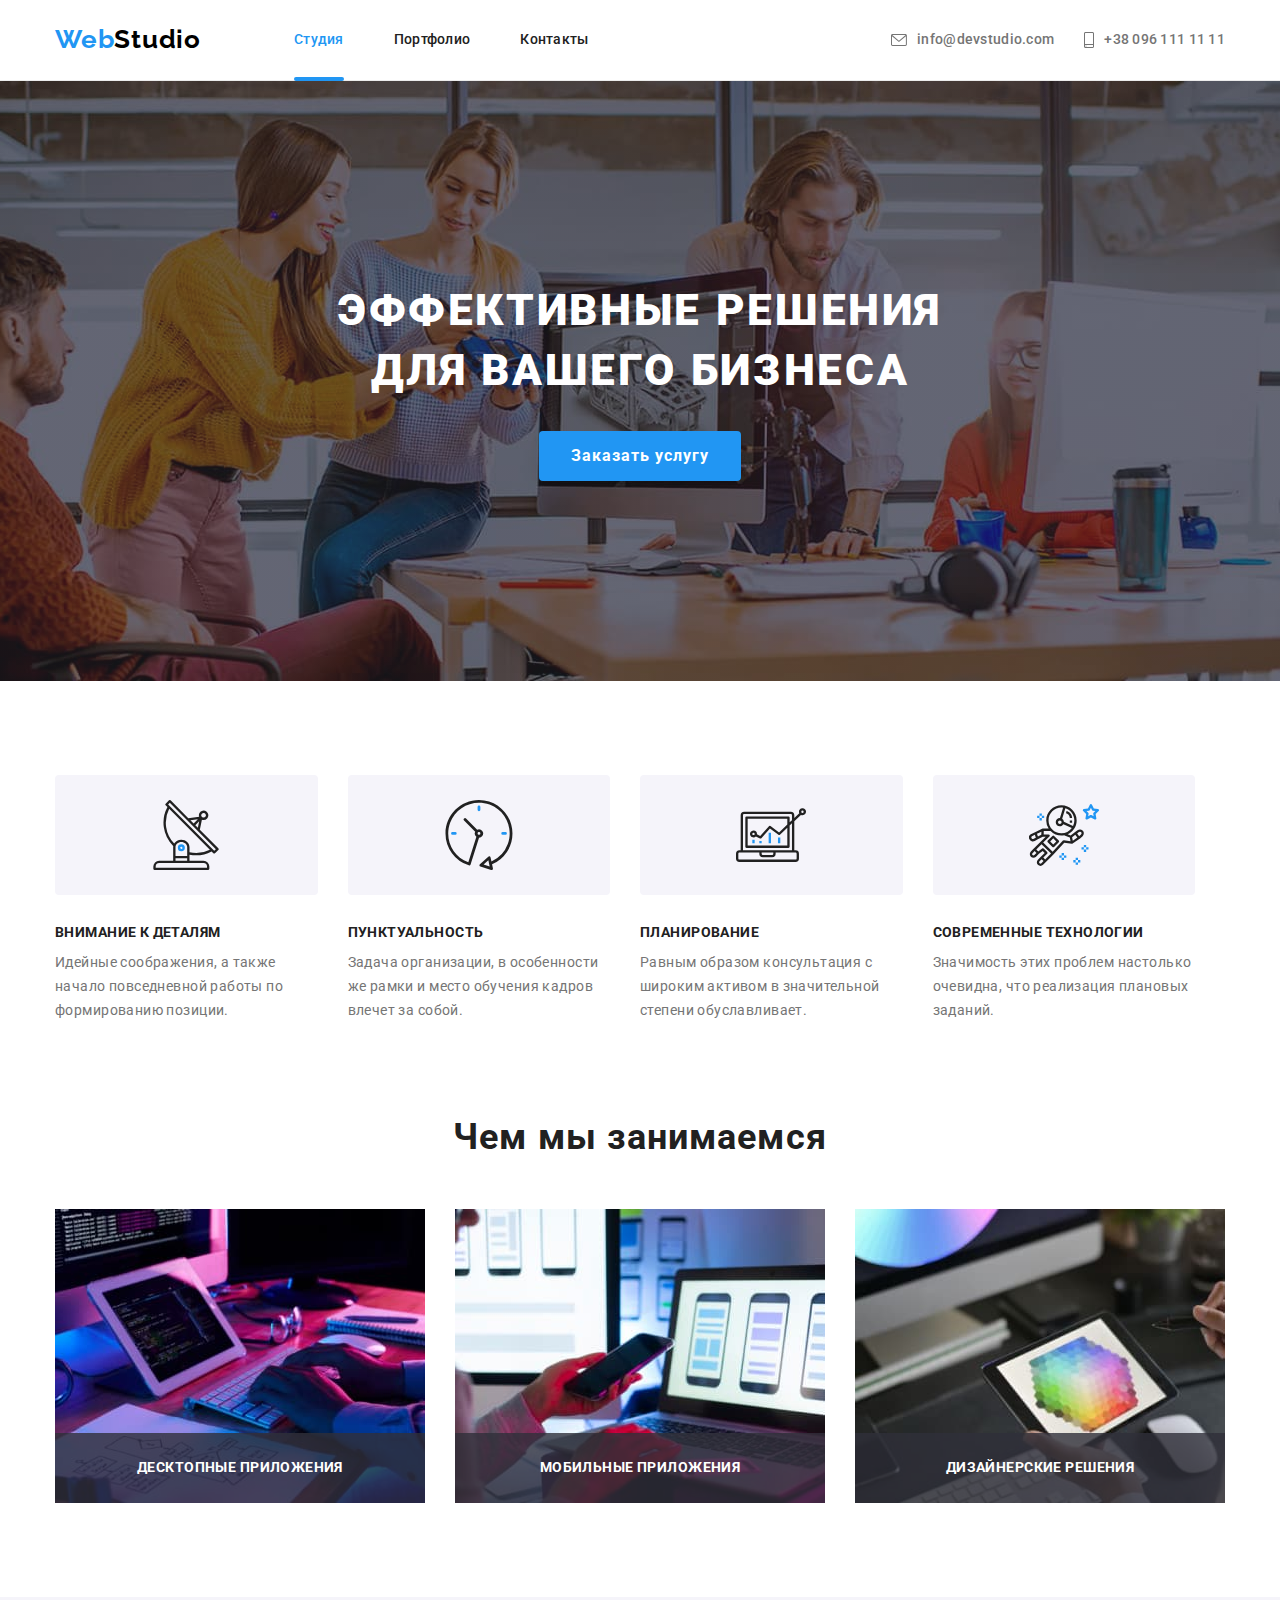
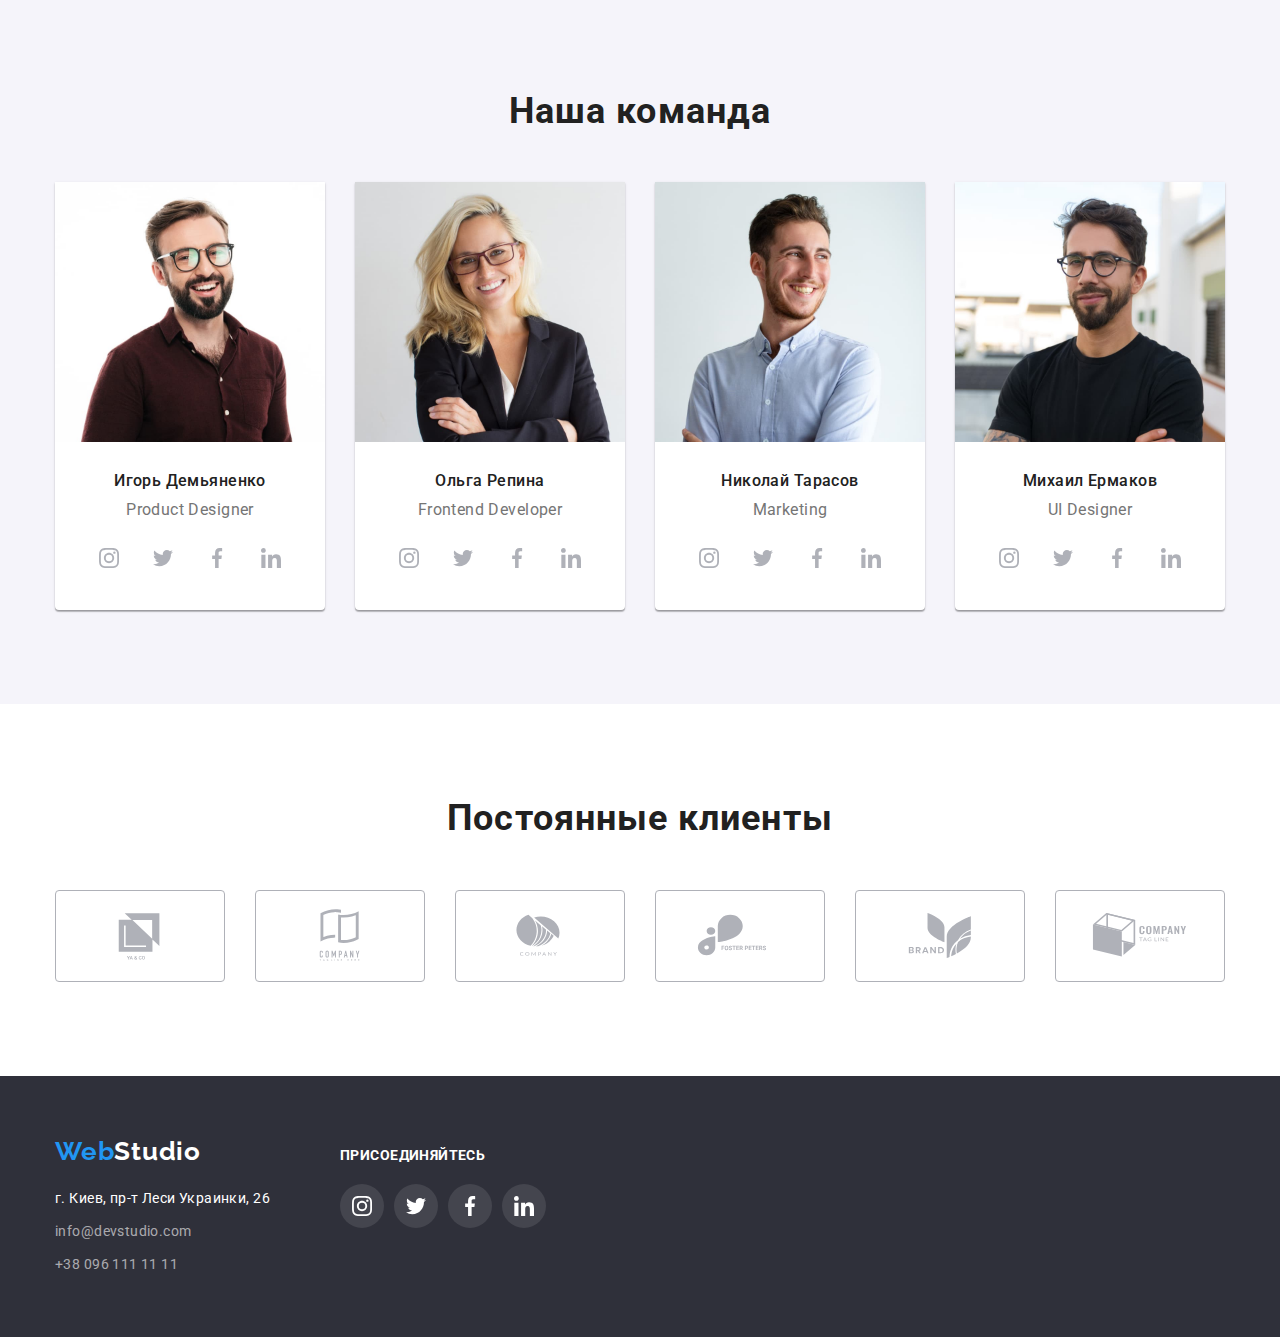
==== index.html @ 19ef288f "clone rep" ====
<!DOCTYPE html>
<html lang="ru">

<head>
    <meta charset="UTF-8">
    <meta http-equiv="X-UA-Compatible" content="IE=edge">
    <meta name="viewport" content="width=device-width, initial-scale=1.0">
    <link rel="preconnect" href="https://fonts.googleapis.com">
    <link rel="preconnect" href="https://fonts.gstatic.com" crossorigin>
    <link
        href="https://fonts.googleapis.com/css2?family=Raleway:wght@700&family=Roboto:wght@400;500;700;900&display=swap"
        rel="stylesheet">
    <link href="https://cdnjs.cloudflare.com/ajax/libs/modern-normalize/1.1.0/modern-normalize.min.css"
        rel="stylesheet">
    <link rel="stylesheet" href="./css/styles.css">
    <title>Document</title>
</head>

<body>
    <!--Header-->
    <header class="header">
        <div class="container first">
            <nav class="nav">
                <a href="./index.html" class="logo"><span class="web">Web</span>Studio</a>
                <ul class="site-nav list">
                    <li class="item"><a href="./index.html" class="site-nav link current">Студия</a></li>
                    <li class="item"><a href="./portfolio.html" class="site-nav special link">Портфолио</a></li>
                    <li class="item"><a href="" class="site-nav special link">Контакты</a></li>
                </ul>
            </nav>
            <ul class="contacts-links list">
                <li class="item"><a href="mailto:info@devstudio.com" class="contacts-list link">
                    <svg class="icon-envelope">
                        <use href="./images/symbol-defs.svg#icon-envelope"></use>
                    </svg>info@devstudio.com</a></li>
                <li class="item"><a href="tel:+380961111111" class="contacts-list link">
                    <svg class="icon-smartphone">
                        <use href="./images/symbol-defs.svg#icon-smartphone"></use>
                    </svg>+38 096 111 11 11</a></li>
            </ul>
        </div>

    </header>
    <main>
        <!--Hero-->
        <section class="hero">
                <h1 class="hero-header">Эффективные решения для вашего бизнеса</h1>
                <button data-modal-open type="button" class="order-services">Заказать услугу</button> 
        </section>
        <!--Peculiarities-->
        <section class="section">
            <div class="container">
                <h2 class="visually-hidden">Особенности</h2>
                <ul class="peculiarities list">
                    <li class="item">
                        <div class="thumb">
                            <svg width="70px" height="70px">
                                <use href="./images/symbol-defs.svg#peculiarities-antenna"></use>
                            </svg>
                        </div>
                        <h3 class="subheader">Внимание к деталям</h3>
                        <p>
                            Идейные соображения, а также начало повседневной работы по формированию позиции.
                        </p>
                    </li>
                    <li class="item">
                        <div class="thumb">
                            <svg width="70px" height="70px">
                                <use href="./images/symbol-defs.svg#peculiarities-clock"></use>
                            </svg>
                        </div>
                        <h3 class="subheader">Пунктуальность</h3>
                        <p>
                            Задача организации, в особенности же рамки и место обучения кадров влечет за собой.
                        </p>
                    </li>
                    <li class="item">
                        <div class="thumb">
                            <svg width="70px" height="70px">
                                <use href="./images/symbol-defs.svg#peculiarities-diagram"></use>
                            </svg>
                        </div>
                        <h3 class="subheader">Планирование</h3>
                        <p>
                            Равным образом консультация с широким активом в значительной степени обуславливает.
                        </p>
                    </li>
                    <li class="item">
                        <div class="thumb">
                            <svg width="70px" height="70px">
                                <use href="./images/symbol-defs.svg#peculiarities-astronaut"></use>
                            </svg>
                        </div>
                        <h3 class="subheader">Современные технологии</h3>
                        <p>
                            Значимость этих проблем настолько очевидна, что реализация плановых заданий.
                        </p>
                    </li>
                </ul>
            </div>
                
        </section>
        <!--Scope-->
        <section class="section scope">
            <div class="container">
                <h2 class="section-title">Чем мы занимаемся</h2>
                <ul class="scope list">
                    <li class="scope-item"><div class="scope-thumb"><p>Десктопные приложения</p></div><img src="./images/desktop-pc.png" alt="десктопный компьютер" width="370"></li>
                    <li class="scope-item"><div class="scope-thumb"><p>Мобильные приложения</p></div><img src="./images/mobile-phone.png" alt="мобильный телефон" width="370"></li>
                    <li class="scope-item"><div class="scope-thumb"><p>Дизайнерские решения</p></div><img src="./images/tablet.png" alt="планшет" width="370"></li>
                </ul>
            </div>
             
        </section>
        
        <!--Our team-->
        <section class="section team">
            <div class="container">
                <h2 class="section-title">Наша команда</h2>
                <ul class="team list">
                    <li class="team-item">
                        <img src="./images/product-designer.jpg" alt="Игорь Демьяненко Product Designer" width="270">
                        <div class="card-text">
                            <h3 class="teammates">Игорь Демьяненко</h3>
                            <p class="teammates-occupation">Product Designer</p>
                            <ul class="social list">
                                <li class="slot">
                                    <a href="#" class="ref">
                                        <svg class="social-item">
                                            <use href="./images/symbol-defs.svg#instagram-icon-grey"></use>
                                        </svg>
                                    </a>
                                </li>
                                <li class="slot">
                                    <a href="#" class="ref">
                                        <svg class="social-item">
                                            <use href="./images/symbol-defs.svg#twitter-icon-grey"></use>
                                        </svg>
                                    </a>
                                </li>
                                <li class="slot">
                                    <a href="#" class="ref">
                                        <svg class="social-item">
                                            <use href="./images/symbol-defs.svg#facebook-icon-grey"></use>
                                        </svg>
                                    </a>
                                </li>
                                <li class="slot">
                                    <a href="#" class="ref">
                                        <svg class="social-item">
                                            <use href="./images/symbol-defs.svg#linkedin-icon-grey"></use>
                                        </svg>
                                    </a>
                                </li>
                            </ul>
                        </div>                       
                    </li>
                    <li class="team-item"> 
                        <img src="./images/frontend-developer.jpg" alt="Ольга Репина Frontend Developer" width="270">
                        <div class="card-text">
                            <h3 class="teammates">Ольга Репина</h3>
                            <p class="teammates-occupation">Frontend Developer</p>
                            <ul class="social list">
                                <li class="slot">
                                    <a href="#" class="ref">
                                        <svg class="social-item">
                                            <use href="./images/symbol-defs.svg#instagram-icon-grey"></use>
                                        </svg>
                                    </a>
                                </li>
                                <li class="slot">
                                    <a href="#" class="ref">
                                        <svg class="social-item">
                                            <use href="./images/symbol-defs.svg#twitter-icon-grey"></use>
                                        </svg>
                                    </a>
                                </li>
                                <li class="slot">
                                    <a href="#" class="ref">
                                        <svg class="social-item">
                                            <use href="./images/symbol-defs.svg#facebook-icon-grey"></use>
                                        </svg>
                                    </a>
                                </li>
                                <li class="slot">
                                    <a href="#" class="ref">
                                        <svg class="social-item">
                                            <use href="./images/symbol-defs.svg#linkedin-icon-grey"></use>
                                        </svg>
                                    </a>
                                </li>
                            </ul>
                        </div>
                    </li>
                    <li class="team-item">
                        <img src="./images/marketing.jpg" alt="Николай Тарасов Marketing" width="270">
                        <div class="card-text">
                            <h3 class="teammates">Николай Тарасов</h3>
                            <p class="teammates-occupation">Marketing</p>
                            <ul class="social list">
                                <li class="slot">
                                    <a href="#" class="ref">
                                        <svg class="social-item">
                                            <use href="./images/symbol-defs.svg#instagram-icon-grey"></use>
                                        </svg>
                                    </a>
                                </li>
                                <li class="slot">
                                    <a href="#" class="ref">
                                        <svg class="social-item">
                                            <use href="./images/symbol-defs.svg#twitter-icon-grey"></use>
                                        </svg>
                                    </a>
                                </li>
                                <li class="slot">
                                    <a href="#" class="ref">
                                        <svg class="social-item">
                                            <use href="./images/symbol-defs.svg#facebook-icon-grey"></use>
                                        </svg>
                                    </a>
                                </li>
                                <li class="slot">
                                    <a href="#" class="ref">
                                        <svg class="social-item">
                                            <use href="./images/symbol-defs.svg#linkedin-icon-grey"></use>
                                        </svg>
                                    </a>
                                </li>
                            </ul>
                        </div>
                    </li>
                    <li class="team-item">
                        <img src="./images/ui-designer.jpg" alt="Михаил Ермаков UI Designer" width="270">
                        <div class="card-text">
                            <h3 class="teammates">Михаил Ермаков</h3>
                            <p class="teammates-occupation">UI Designer</p>
                            <ul class="social list">
                                <li class="slot">
                                    <a href="#" class="ref">
                                        <svg class="social-item">
                                            <use href="./images/symbol-defs.svg#instagram-icon-grey"></use>
                                        </svg>
                                    </a>
                                </li>
                                <li class="slot">
                                    <a href="#" class="ref">
                                        <svg class="social-item">
                                            <use href="./images/symbol-defs.svg#twitter-icon-grey"></use>
                                        </svg>
                                    </a>
                                </li>
                                <li class="slot">
                                    <a href="#" class="ref">
                                        <svg class="social-item">
                                            <use href="./images/symbol-defs.svg#facebook-icon-grey"></use>
                                        </svg>
                                    </a>
                                </li>
                                <li class="slot">
                                    <a href="#" class="ref">
                                        <svg class="social-item">
                                            <use href="./images/symbol-defs.svg#linkedin-icon-grey"></use>
                                        </svg>
                                    </a>
                                </li>
                            </ul>
                        </div>
                    </li>
                </ul>
            </div>
        </section>
        <!-- Section our customers -->
        <section class="section customers">
            <div class="container">
                <h2 class="section-title">Постоянные клиенты</h2>
                <ul class="customers list">
                    <li class="customer"><a href="#" class="thumb-customers">
                        <svg class="customers-item">
                            <use href="./images/symbol-defs.svg#our-customers-icon-one"></use>
                        </svg>
                    </a></li>
                    <li class="customer"><a href="#" class="thumb-customers">
                        <svg class="customers-item">
                            <use href="./images/symbol-defs.svg#our-customers-icon-two"></use>
                        </svg>
                    </a></li>
                    <li class="customer"><a href="#" class="thumb-customers">
                        <svg class="customers-item">
                            <use href="./images/symbol-defs.svg#our-customers-icon-three"></use>
                        </svg>
                    </a></li>
                    <li class="customer"><a href="#" class="thumb-customers">
                        <svg class="customers-item">
                            <use href="./images/symbol-defs.svg#our-customers-icon-four"></use>
                        </svg>
                    </a></li>
                    <li class="customer"><a href="#" class="thumb-customers">
                        <svg class="customers-item">
                            <use href="./images/symbol-defs.svg#our-customers-icon-five"></use>
                        </svg>
                    </a></li>
                    <li class="customer"><a href="#" class="thumb-customers">
                        <svg class="customers-item">
                            <use href="./images/symbol-defs.svg#our-customers-icon-six"></use>
                        </svg>
                    </a></li>
                </ul>
            </div>
        </section>
    </main>
    <!--Footer-->
    <footer class="footer">
        <div class="container">
            <div class="left-part">
                <a href="./index.html" class="logo"><span class="web">Web</span>Studio</a>
                <address>
                    <ul class="address list">
                        <li><a class="address link" href="https://goo.gl/maps/uApinmGLiM3RkcTs9" target="_blank"
                            rel="noreferrer noopener nofollow">г. Киев, пр-т Леси Украинки, 26</a></li>
                        <li><a class="contacts link" href="mailto:info@devstudio.com">info@devstudio.com</a></li>
                        <li><a class="contacts link" href="tel:+380961111111">+38 096 111 11 11</a></li>
                    </ul>
                </address>
            </div>
            <div class="middle-part">
                <h3 class="join">Присоединяйтесь</h3>
                <ul class="social list">
                    <li class="net"><a class="ref-footer" href="#">
                        <svg class="net-item">
                            <use href="./images/symbol-defs.svg#instagram-icon-white"></use>
                        </svg>
                    </a></li>
                    <li class="net"><a class="ref-footer" href="#">
                        <svg class="net-item">
                            <use href="./images/symbol-defs.svg#twitter-icon-white"></use>
                        </svg>
                    </a></li>
                    <li class="net"><a class="ref-footer" href="#">
                        <svg class="net-item">
                            <use href="./images/symbol-defs.svg#facebook-icon-white"></use>
                        </svg>
                    </a></li>
                    <li class="net"><a class="ref-footer" href="#">
                        <svg class="net-item">
                            <use href="./images/symbol-defs.svg#linkedin-icon-white"></use>
                        </svg>
                    </a></li>
                </ul>
            </div>
        </div>

    </footer>
    <!-- Modal window -->
    <div class="backdrop is-hidden" data-modal>
        <div class="modal">
            <button class="modal-button" data-modal-close>
                <svg class="closing-icon" width="30px" height="30px">
                    <use href="./images/symbol-defs.svg#modal-closing-icon"></use>
                </svg>
            </button>
        </div>
    </div>
    <script src="./js/modal.js"></script>

</body>

</html>
---- css/styles.css ----
:root {
  --primary-color: #ffffff;
  --secondary-color: #2f303a;
  --accent-color: #2196f3;
  --our-team: #f5f4fa;

  --primary-text: #757575;
  --secondary-text: #212121;

  --item-gap: 30px;

  --icon-fill-color: #afb1b8;
}

body {
  color: var(--primary-text);
  background-color: var(--primary-color);
  font-family: "Roboto", sans-serif;
  font-style: normal;
  font-weight: 400;
  font-size: 14px;
  line-height: 1.71;
  letter-spacing: 0.03em;
}

.logo {
  display: block;
  padding-top: 24px;
  padding-bottom: 25px;

  color: #000;
  font-family: "Raleway", sans-serif;
  text-decoration: none;
  font-weight: 700;
  font-size: 26px;
  line-height: 1.19;
  letter-spacing: 0.03em;
}

.footer .logo {
  display: inline-block;
  padding-top: 0;
  padding-bottom: 0;
  margin-bottom: 20px;
  color: #fff;
}
.web {
  color: var(--accent-color);
}

.list {
  list-style: none;
}
ul {
  margin-top: 0;
  margin-bottom: 0;
  padding-inline-start: 0;
}

/* Header */

.header {
  border-bottom: 1px solid #ececec;
}

.link {
  font-style: normal;
  font-weight: 500;
  font-size: 14px;
  line-height: 1.14;
  letter-spacing: 0.02em;
  text-decoration: none;
}

.site-nav {
  display: flex;

  color: var(--secondary-text);

}

.site-nav.list {
  margin-left: 93px;
}

.site-nav .item {
  margin-right: 50px;
}

.site-nav .item:last-child {
  margin-right: 0;
}

.site-nav.link {
  display: block;
  padding-top: 32px;
  padding-bottom: 32px;
}

.contacts-links {
  display: flex;
  margin-left: auto;
}

.contacts-links .item + .item {
  margin-left: 30px;
}
.icon-envelope {
  width: 16px;
  height: 12px;
  margin-right: 10px;
  fill: currentColor;
}
.icon-smartphone {
  width: 10px;
  height: 16px;
  margin-right: 10px;
  fill: currentColor;
}

.contacts-list {
  display: inline-flex;
  align-items: center;
  color: var(--primary-text);
  padding-top: 32px;
  padding-bottom: 32px;
}

.site-nav,
.contacts-list {
  transition: color 250ms cubic-bezier(0.4, 0, 0.2, 1);
}

.site-nav:hover,
.contacts-list:hover,
.site-nav:focus,
.contacts-list:focus {
  color: var(--accent-color);

}
.icon-envelope:hover,
.icon-envelope:focus {
  fill: var(--accent-color);
}
.icon-smartphone:hover,
.icon-smartphone:focus {
  fill: var(--accent-color);
}

.current {
  color: var(--accent-color);
}
.item {
  position: relative;
}
.current::after {
  animation: intro 250ms cubic-bezier(0.4, 0, 0.2, 1);
}

.current::after,
.special::after {
  position: absolute;
  bottom: -1px;
  left: 0;
  display: inline-block;
  content: "";
  width: 100%;
  height: 4px;
  border-radius: 2px;
  background-color: var(--accent-color);
}

.special::after {
  transform: scaleX(0);
  opacity: 0;
  transition: transform 250ms cubic-bezier(0.4, 0, 0.2, 1), opacity 250ms cubic-bezier(0.4, 0, 0.2, 1);
}

.special:hover::after,
.special:focus::after {
  opacity: 1;
  transform: scaleX(1);
}

.container.first {
  display: flex;
  align-items: center;
}

.nav {
  display: flex;
  align-items: center;
}

.container {
  width: 1200px;
  margin: 0 auto;
  padding-left: 15px;
  padding-right: 15px;
  /* outline: 2px solid skyblue; */
}

/* Hero */
.hero {
  max-width: 1600px;
  height: 600px;
  text-align: center;
  padding: 200px 0;
  margin: 0 auto;
  background-image: linear-gradient(
      to right,
      rgba(47, 48, 58, 0.4),
      rgba(47, 48, 58, 0.4)
    ),
    url(../images/hero-background-img.jpg);
  background-size: cover;
  background-repeat: no-repeat;
  background-position: center;
}

.hero,
.footer {
  background-color: var(--secondary-color);
}

img {
  display: block;
  max-width: 100%;
  height: auto;
}

h1,
h2,
h3,
p {
  margin-top: 0;
  margin-bottom: 0;
}

.hero-header {
  margin-left: auto;
  margin-right: auto;
  margin-bottom: 30px;
  width: 696px;

  color: var(--primary-color);
  font-weight: 900;
  font-size: 44px;
  line-height: 1.36;
  letter-spacing: 0.06em;
  text-transform: uppercase;
}
.section {
  padding-top: 94px;
  padding-bottom: 94px;
}
.section-title {
  margin-bottom: 50px;

  color: var(--secondary-text);
  font-size: 36px;
  line-height: 1.16;
  text-align: center;
  letter-spacing: 0.03em;
}
.section.scope {
  padding-top: 0;
}

/* Portfolio */

.portfolio-title {
  color: var(--secondary-text);
  font-size: 18px;
  line-height: 2;
  letter-spacing: 0.06em;
}

.portfolio-item {
  color: var(--primary-text);
  font-weight: 400;
  font-size: 16px;
  line-height: 1.87;
  letter-spacing: 0.03em;
}
.portfolio.list {
  display: flex;
  flex-wrap: wrap;
  /* background-color: teal; */
  margin-top: calc(-1 * var(--item-gap));
  margin-left: calc(-1 * var(--item-gap));
}
.btn.list {
  display: flex;
  justify-content: center;
  margin-bottom: 34px;
}
.btn.list li:not(:last-child) {
  margin-right: 8px;
}
.portfolio .item {
  /* background-color: tomato; */
  /* width: 370px; */
  flex-basis: calc((100% - 90px) / 3);
  margin-top: var(--item-gap);
  margin-left: var(--item-gap);
}
.portfolio-text {
  padding: 20px 24px;
  background: var(--primary-color);
  border: 1px solid #eeeeee;
  border-top: transparent;
  box-sizing: border-box;
}
.portfolio.link {
  display: block;

  transition: box-shadow 250ms cubic-bezier(0.4, 0, 0.2, 1);
}
.portfolio.link:hover,
.portfolio.link:focus {
  box-shadow: 0px 1px 1px rgba(0, 0, 0, 0.12), 0px 4px 4px rgba(0, 0, 0, 0.06),
    1px 4px 6px rgba(0, 0, 0, 0.16);
}
.portfolio-thumb {
  position: relative;
  overflow: hidden;
}
.overlay {
  position: absolute;
  width: 100%;
  height: 100%;
  top: 0;
  left: 0;
  background-color: var(--accent-color);
  opacity: 0.9;
  padding: 63px 24px;

  transform: translatey(100%);

  transition: transform 250ms cubic-bezier(0.4, 0, 0.2, 1);
}
.overlay > p {
  color: var(--primary-color);

  font-style: normal
  font-weight: 400;
  font-size: 18px;
  line-height: 1.56;
  letter-spacing: 0.03em;
}
.portfolio.link:hover .overlay,
.portfolio.link:focus .overlay {
  transform: translatey(0);
}

/* Button types */
.order-services {
  color: var(--primary-color);
  background-color: var(--accent-color);
  font-family: inherit;
  font-style: normal;
  font-weight: 700;
  font-size: 16px;
  line-height: 1.87;
  display: inline-block;
  letter-spacing: 0.06em;
  cursor: pointer;
  box-shadow: 0px 4px 4px rgba(0, 0, 0, 0.15);
  border-radius: 4px;
  padding: 10px 32px;
  min-width: 200px;
  margin: 0 auto;
  border: none;

  transition: background-color 250ms cubic-bezier(0.4, 0, 0.2, 1);
}

.filter {
  color: var(--secondary-text);
  font-family: inherit;
  font-style: normal;
  font-weight: 500;
  font-size: 16px;
  line-height: 1.6;
  text-align: center;
  letter-spacing: 0.03em;
  cursor: pointer;
  border-radius: 4px;
  padding: 6px 22px;
  border: none;

  transition: color 250ms cubic-bezier(0.4, 0, 0.2, 1),
  background-color 250ms cubic-bezier(0.4, 0, 0.2, 1),
  box-shadow 250ms cubic-bezier(0.4, 0, 0.2, 1);
}

.order-services:hover,
.order-services:focus {
  background-color: #188ce8;
}

.filter:hover,
.filter:focus {
  color: var(--primary-color);
  background-color: var(--accent-color);
  box-shadow: 0px 3px 1px rgba(0, 0, 0, 0.1), 0px 1px 2px rgba(0, 0, 0, 0.08),
    0px 2px 2px rgba(0, 0, 0, 0.12);
}

.visually-hidden {
  position: absolute;
  width: 1px;
  height: 1px;
  margin: -1px;
  border: 0;
  padding: 0;

  white-space: nowrap;
  clip-path: inset(100%);
  clip: rect(0 0 0 0);
  overflow: hidden;
}

/* Peculiarities */

.subheader {
  margin-bottom: 10px;

  color: var(--secondary-text);
  font-size: 14px;
  line-height: 1.14;
  letter-spacing: 0.03em;
  text-transform: uppercase;
}
.peculiarities.list {
  display: flex;
}

.peculiarities .item {
  flex-basis: calc(100% / 4 - 30px);
}

.peculiarities .item + .item {
  margin-left: 30px;
}

.thumb {
  display: flex;
  justify-content: center;
  align-items: center;
  background-color: var(--our-team);
  margin-bottom: 30px;
  height: 120px;
  border-radius: 4px;
}

/* Scope */
.scope.list {
  display: flex;
  justify-content: space-between;
}
.scope-item {
  position: relative;
}
.scope-thumb {
  display: flex;
  justify-content: center;
  align-items: center;
  position: absolute;
  width: 100%;
  height: 70px;
  bottom: 0;
  left: 0;
  background-color: rgba(47, 48, 58, 0.8);

  font-weight: 700;
  line-height: 1.14;
  text-align: center;
  text-transform: uppercase;
  color: var(--primary-color);
}

/* Our team */
.section.team {
  padding-top: 94px;
  padding-bottom: 94px;
  margin-bottom: 0;
}
.team {
  background-color: var(--our-team);
}
.teammates {
  color: var(--secondary-text);
  font-weight: 500;
  font-size: 16px;
  line-height: 1.18;
  text-align: center;
  margin-bottom: 10px;
}
.teammates-occupation {
  font-size: 16px;
  line-height: 1.18;
  text-align: center;
  margin-bottom: 16px;
}
.team.list {
  display: flex;
  flex-basis: calc((100% - 90px) / 4);
}
.team-item {
  margin-right: 30px;
  background: #ffffff;
  box-shadow: 0px 1px 3px rgba(0, 0, 0, 0.12), 0px 1px 1px rgba(0, 0, 0, 0.14),
    0px 2px 1px rgba(0, 0, 0, 0.2);
  border-radius: 0px 0px 4px 4px;
}
.team-item:nth-child(4n) {
  margin-right: 0;
}

.card-text {
  padding-top: 30px;
  padding-bottom: 30px;
  padding-left: 32px;
  padding-right: 32px;
}
.social-item {
  width: 20px;
  height: 20px;
  fill: currentColor;

  transition: fill 250ms cubic-bezier(0.4, 0, 0.2, 1);
}
.social .slot + .slot {
  margin-left: 10px;
}

.ref {
  display: flex;
  justify-content: center;
  align-items: center;
  width: 44px;
  height: 44px;
  border-radius: 50%;
  color: var(--icon-fill-color);

  transition: background-color 250ms cubic-bezier(0.4, 0, 0.2, 1);
}
.ref:hover,
.ref:focus {
  background-color: var(--accent-color);
}
.ref:hover .social-item,
.ref:focus .social-item {
  fill: var(--primary-color);
}

/* Our customers */
.customers.list {
  display: flex;
  justify-content: space-between;
  flex-basis: calc((100% - 150px) / 6);
}
.thumb-customers {
  display: flex;
  justify-content: center;
  align-items: center;
  color: var(--icon-fill-color);
  background-color: var(--primary-color);
  width: 170px;
  height: 92px;
  border: 1px solid var(--icon-fill-color);
  border-radius: 4px;

  transition: border-color 250ms cubic-bezier(0.4, 0, 0.2, 1);
}
.customers .customer + .customer {
  margin-left: 30px;
}
.customers-item {
  width: 106px;
  height: 60px;
  fill: currentColor;

  transition: fill 250ms cubic-bezier(0.4, 0, 0.2, 1);
}
.thumb-customers:hover,
.thumb-customers:focus {
  border-color: var(--accent-color);
}

.thumb-customers:hover .customers-item,
.thumb-customers:focus .customers-item {
  fill: var(--accent-color);
}

/* Footer */
.address.link {
  color: var(--primary-color);
  font-weight: 400;
  font-size: 14px;
  line-height: 1.71;
  letter-spacing: 0.03em;
}

.address.list {
  display: inline-block;
}

.contacts.link {
  color: rgba(255, 255, 255, 0.6);
  font-weight: 400;
  line-height: 1.71;
  letter-spacing: 0.03em;
}

.address.list li:not(:last-child) {
  margin-bottom: 9px;
}
.address.link,
.contacts.link {
  transition: color 250ms cubic-bezier(0.4, 0, 0.2, 1);
}

.address.link:hover,
.contacts.link:hover,
.address.link:focus,
.contacts.link:focus {
  color: var(--accent-color);
}
.footer {
  padding-top: 60px;
  padding-bottom: 60px;
}
.footer .container {
  display: flex;
  justify-content: flex-start;
  align-items: baseline;
}
.left-part {
  margin-right: 70px;
  max-width: 231px;
}
.middle-part {
  width: 206px;
}
.join {
  margin-bottom: 20px;

  color: var(--primary-color);
  font-weight: 700;
  font-size: inherit;
  line-height: 1.14;
  text-transform: uppercase;
}
.social.list {
  display: flex;
  justify-content: space-between;
}

.net {
  background-color: rgba(255, 255, 255, 0.1);
  border-radius: 50%;
}
.net-item {
  width: 20px;
  height: 20px;
  fill: currentColor;
}

.ref-footer {
  display: flex;
  justify-content: center;
  align-items: center;
  width: 44px;
  height: 44px;
  border-radius: 50%;

  transition: background-color 250ms cubic-bezier(0.4, 0, 0.2, 1);
}
.ref-footer:hover,
.ref-footer:focus {
  background-color: var(--accent-color);
}

.social .net + .net {
  margin-left: 10px;
}
/* Modal window */
.backdrop {
  position: fixed;
  top: 0;
  left: 0;
  width: 100%;
  height: 100%;
  background-color: rgba(0, 0, 0, 0.2);
  
  opacity: 1;

  transition: opacity 250ms cubic-bezier(0.4, 0, 0.2, 1),
  visibility 250ms cubic-bezier(0.4, 0, 0.2, 1);
}

.backdrop.is-hidden {
  visibility: hidden;
  opacity: 0;
  pointer-events: none;
}

.backdrop.is-hidden .modal {
  transform: translate(-50%, -50%) scale(0.8);
}
.modal {
  position: absolute;
  top: 50%;
  left: 50%;
  padding: 8px;
  border-radius: 4px;

  width: 528px;
  height: 581px;
  background-color: var(--primary-color);

  transform: translate(-50%, -50%) scale(1);
  transition: transform 250ms cubic-bezier(0.4, 0, 0.2, 1);
}
.modal-button {
  padding: 0;
  position: absolute;
  top: 8px;
  right: 8px;
  border-radius: 50%;
  border: none;
  width: 30px;
  height: 30px;
  background-color: transparent;
}
.closing-icon {
  stroke: rgba(0, 0, 0, 0.1);
}

/* Animations here */

@keyframes intro {
  0% {
    transform: scaleX(0);
    opacity: 0;
  }
  50% {
    transform: scaleX(0.5);
    opacity: 0.5;
  }
  100% {
    transform: scaleX(1);
    opacity: 1;
  }
}
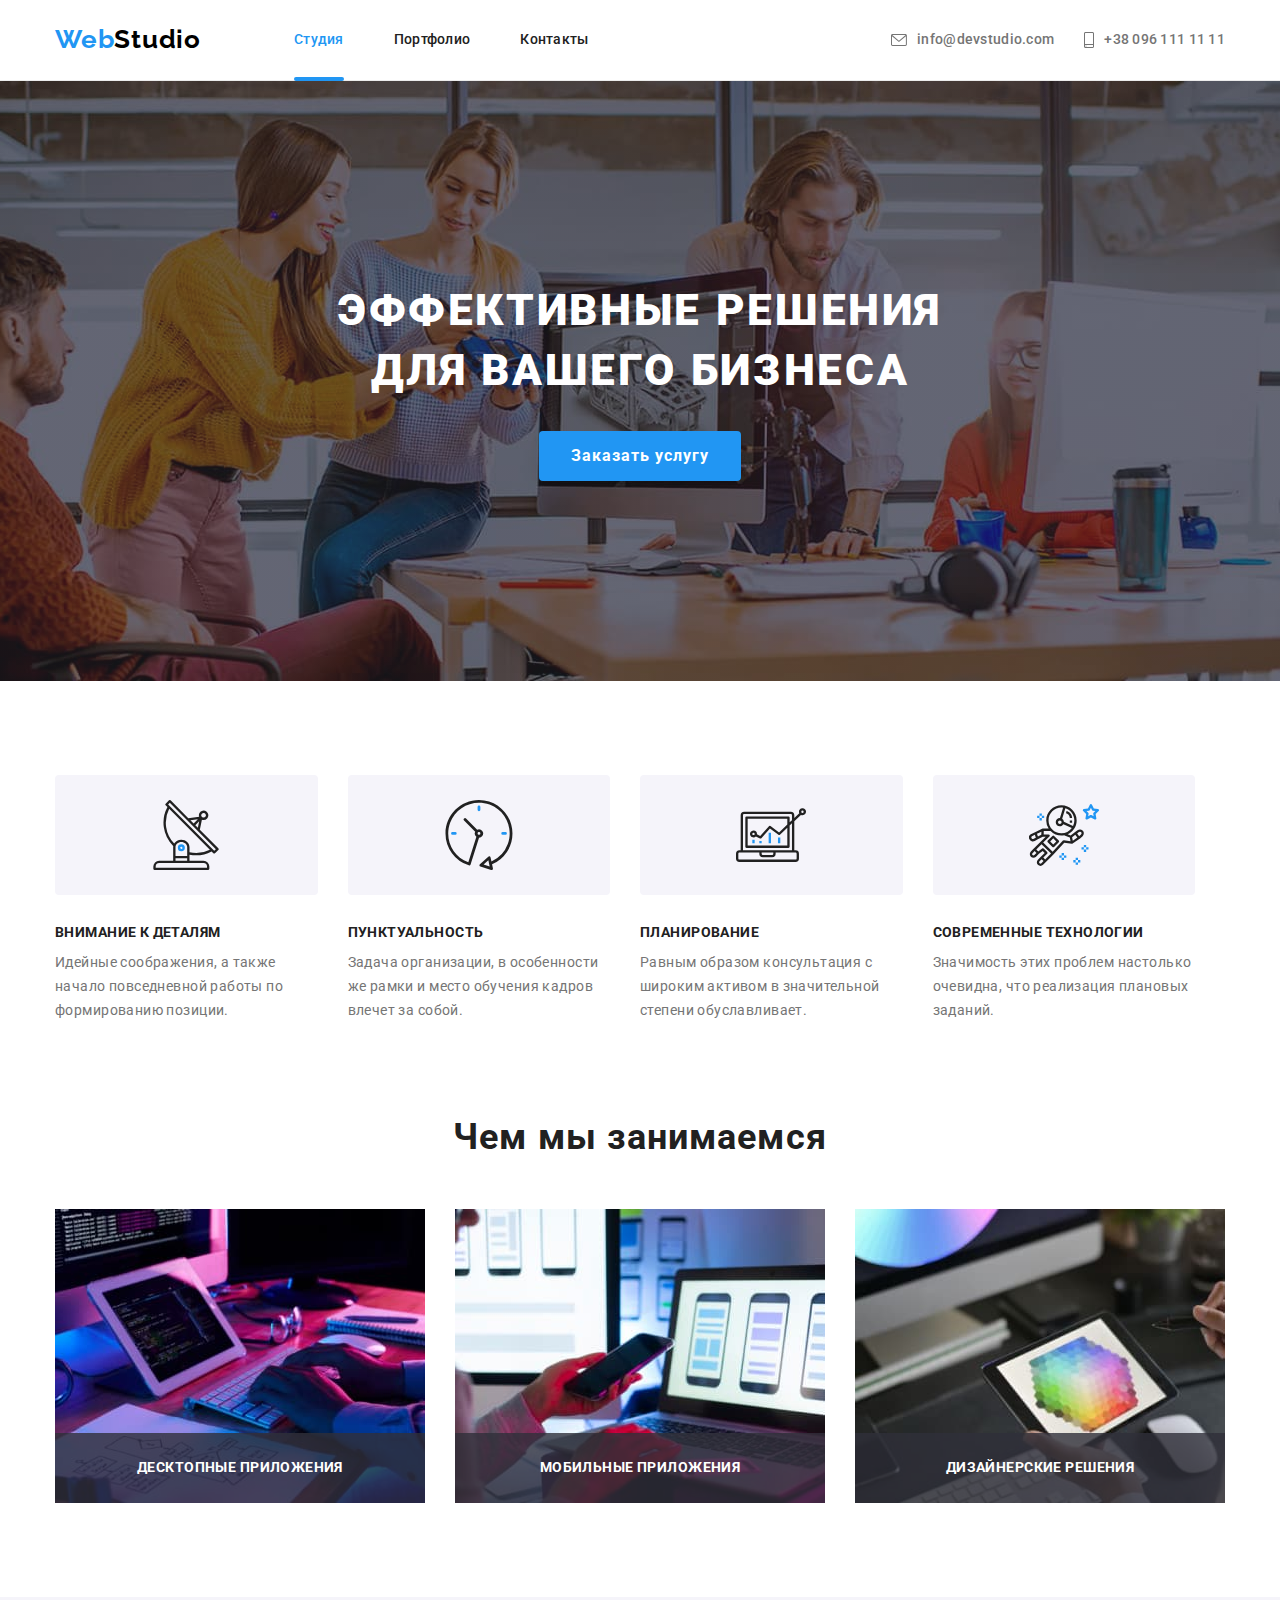
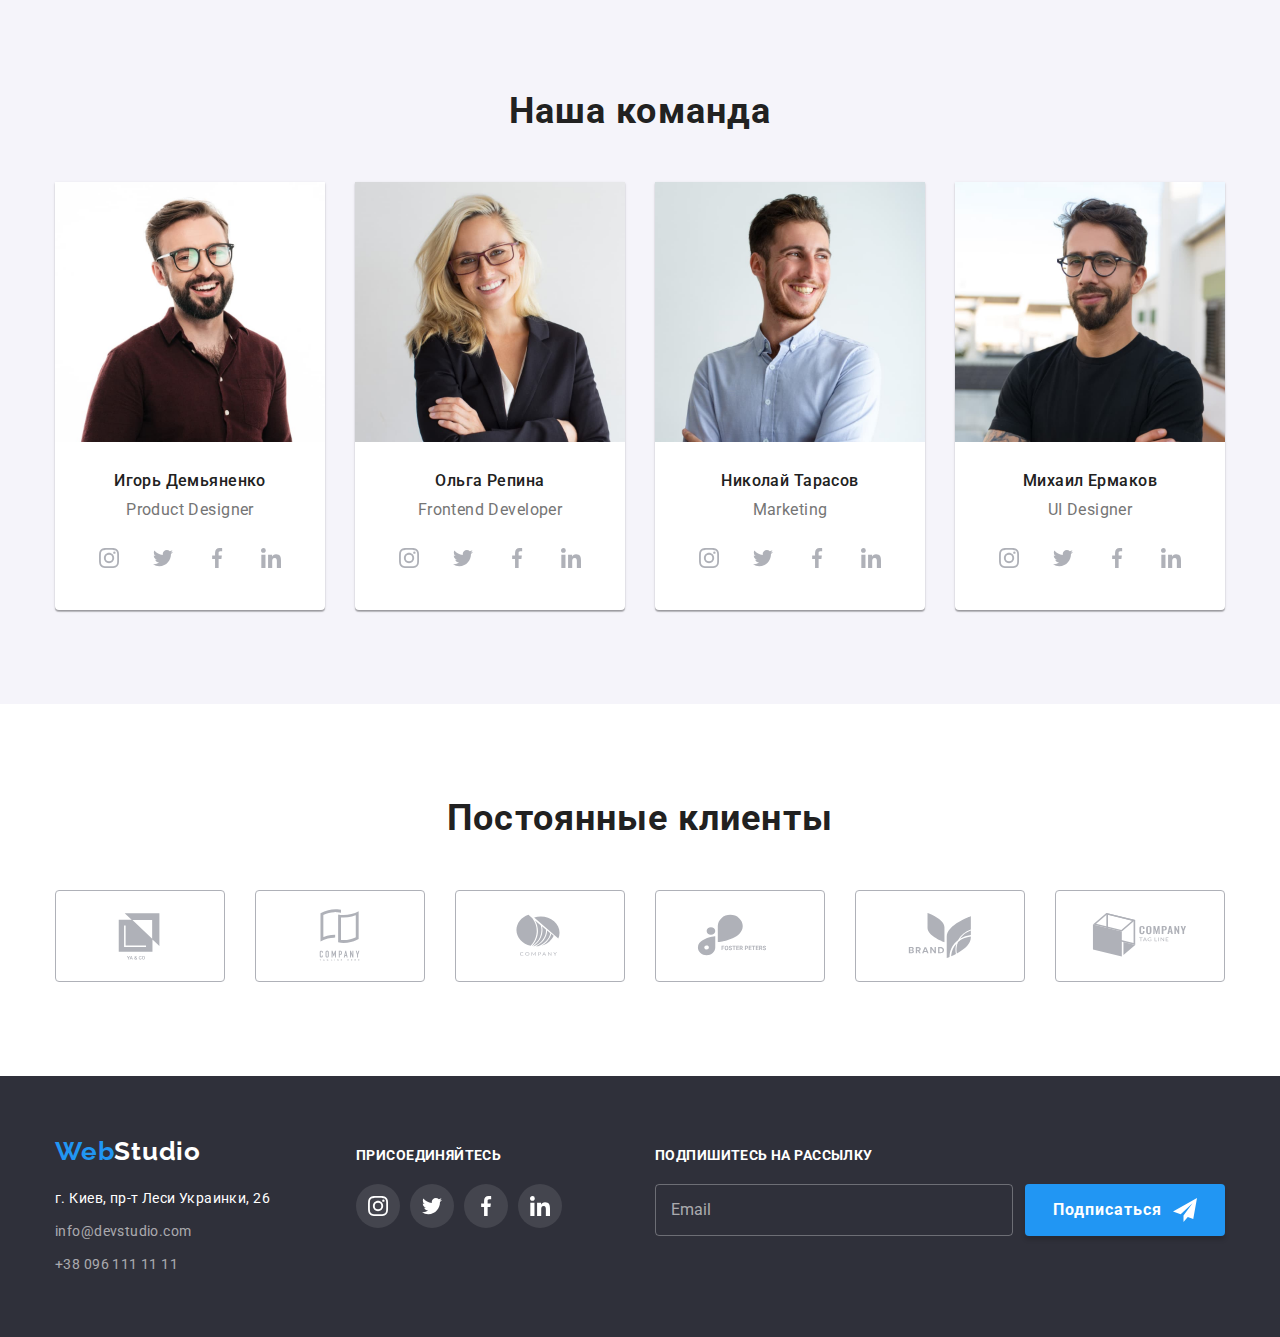
==== commit 9483c4d8: "add footer form" ====
--- a/index.html
+++ b/index.html
@@ -347,6 +347,21 @@
                     </a></li>
                 </ul>
             </div>
+            <form>
+                <h3 class="join">Подпишитесь на рассылку</h3>
+                <div class="join-section">
+                    <label class="join-label">
+                        <input type="email" class="email" placeholder="Email" required></input>
+                    </label>
+                    <button type="submit" class="submit">
+                        <div class="submit-button-content">Подписаться
+                            <svg class="icon-send" width="24" height="24">
+                                <use href="./images/symbol-defs.svg#icon-send"></use>
+                            </svg>
+                        </div>
+                    </button>
+                </div>
+            </form>
         </div>
 
     </footer>
--- a/css/styles.css
+++ b/css/styles.css
@@ -355,7 +355,8 @@
 }
 
 /* Button types */
-.order-services {
+.order-services,
+.submit {
   color: var(--primary-color);
   background-color: var(--accent-color);
   font-family: inherit;
@@ -400,6 +401,11 @@
   background-color: #188ce8;
 }
 
+.submit:hover,
+.submit:focus {
+  background-color: #188ce8;
+}
+
 .filter:hover,
 .filter:focus {
   color: var(--primary-color);
@@ -635,15 +641,15 @@
 }
 .footer .container {
   display: flex;
-  justify-content: flex-start;
   align-items: baseline;
 }
 .left-part {
   margin-right: 70px;
-  max-width: 231px;
+  width: 231px;
 }
 .middle-part {
   width: 206px;
+  margin-right: 93px;
 }
 .join {
   margin-bottom: 20px;
@@ -687,6 +693,38 @@
 .social .net + .net {
   margin-left: 10px;
 }
+
+.submit {
+  padding: 10px 28px;
+  margin-left: 12px;
+}
+
+.email {
+  padding: 15px;
+  border-radius: 4px;
+  border: 1px solid rgba(255, 255, 255, 0.3);
+  background-color: transparent;
+  color: var(--primary-color);
+  min-width: 358px;
+  font-size: 16px;
+  line-height: 1.25;
+}
+
+.email::placeholder {
+  color: rgba(255, 255, 255, 0.6);
+}
+
+.join-section {
+  display: flex;
+  justify-content: space-between;
+}
+
+.submit-button-content {
+  display: flex;
+  justify-content: space-between;
+  align-items: center;
+}
+
 /* Modal window */
 .backdrop {
   position: fixed;
